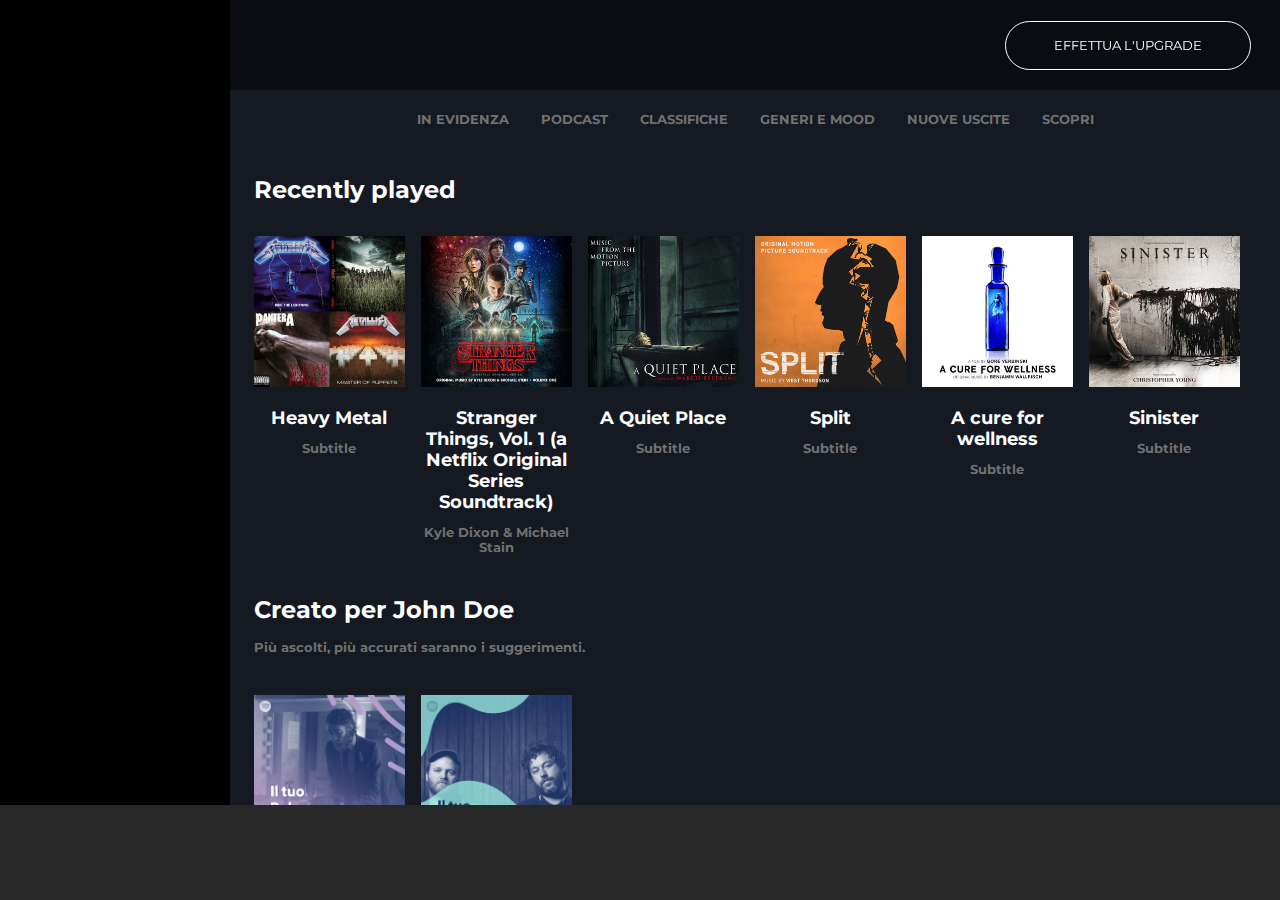
==== index.html @ ee297634 "create all the inner-content + css + add images" ====
<!DOCTYPE html>
<html lang="en">
<head>
    <meta charset="UTF-8">
    <meta http-equiv="X-UA-Compatible" content="IE=edge">
    <meta name="viewport" content="width=device-width, initial-scale=1.0">
    <link rel="stylesheet" href="https://cdnjs.cloudflare.com/ajax/libs/font-awesome/6.2.0/css/all.min.css" integrity="sha512-xh6O/CkQoPOWDdYTDqeRdPCVd1SpvCA9XXcUnZS2FmJNp1coAFzvtCN9BmamE+4aHK8yyUHUSCcJHgXloTyT2A==" crossorigin="anonymous" referrerpolicy="no-referrer" />
    <link rel="preconnect" href="https://fonts.googleapis.com">
    <link rel="preconnect" href="https://fonts.gstatic.com" crossorigin>
    <link href="https://fonts.googleapis.com/css2?family=Montserrat:wght@400;500;600;700;800;900&display=swap" rel="stylesheet">
    <link rel="stylesheet" href="css/style.css">
    <title>Spotify</title>
</head>
<body>

    <div class="wrapper">

        <div class="container">
            <!-- Barra Laterale -->
            <aside>
                
            </aside>

            <!-- Sezione con il contenuto principale della pagina -->
            <section class="main-content">

                <!-- Header con la Nav fixed -->
                <header>

                    <nav class="d-flex align-center justify-end">
                        <a href="#" class="btn text-up text-subtitle">Effettua l&apos;upgrade</a>
                    </nav>

                </header>

                <!-- Sezione con il contenuto interno della pagina (Playlists) -->
                <section class="inner-content">

                    <nav>
                        <ul class="d-flex text-gray text-up text-subtitle justify-center text-bold">
                            <li><a href="#"></a>In Evidenza</li>
                            <li><a href="#"></a>Podcast</li>
                            <li><a href="#"></a>Classifiche</li>
                            <li><a href="#"></a>Generi e Mood</li>
                            <li><a href="#"></a>Nuove Uscite</li>
                            <li><a href="#"></a>Scopri</li>
                        </ul>
                    </nav>
                    
                    <!-- Container per la spaziatura delle card -->
                    <div class="container-playlist">

                        <!-- Sezione Recently Played -->
                        <div class="recently-played">
                            <h2>Recently played</h2>
                            <div class="d-flex">
                                <div class="col">
                                    <img src="img/metal_lifting.jpg" alt="Playlist Metal">
                                    <div class="title-played">
                                        <span class="text-white text-card text-bold">Heavy Metal</span>
                                        <span class="text-gray text-subtitle text-bold">Subtitle</span>
                                    </div>
                                </div>
                                <div class="col">
                                    <img src="img/stranger.jpeg" alt="Stranger Things">
                                    <div class="title-played">
                                        <span class="text-white text-card text-bold">Stranger Things, Vol. 1 (a Netflix Original Series Soundtrack)</span>
                                        <span class="text-gray text-subtitle text-bold">Kyle Dixon &#38; Michael Stain</span>
                                    </div>
                                </div>
                                <div class="col">
                                    <img src="img/aquietplace.jpeg" alt="Quiet Place">
                                    <div class="title-played">
                                        <span class="text-white text-card text-bold">A Quiet Place</span>
                                        <span class="text-gray text-subtitle text-bold">Subtitle</span>
                                    </div>
                                </div>
                                <div class="col">
                                    <img src="img/split.jpeg" alt="Split">
                                    <div class="title-played">
                                        <span class="text-white text-card text-bold">Split</span>
                                        <span class="text-gray text-subtitle text-bold">Subtitle</span>
                                    </div>
                                </div>
                                <div class="col">
                                    <img src="img/cure.jpeg" alt="A Cure For Wellness">
                                    <div class="title-played">
                                        <span class="text-white text-card text-bold">A cure for wellness</span>
                                        <span class="text-gray text-subtitle text-bold">Subtitle</span>
                                    </div>
                                </div>
                                <div class="col">
                                    <img src="img/sinister.jpeg" alt="Sinister">
                                    <div class="title-played">
                                        <span class="text-white text-card text-bold">Sinister</span>
                                        <span class="text-gray text-subtitle text-bold">Subtitle</span>
                                    </div>
                                </div>
                            </div>
                        </div>

                        <!-- Sezione playlists create da Spotify -->
                        <div class="playlists-created">
                            <h2>Creato per John Doe</h2>
                            <p class="text-gray text-bold text-subtitle">Pi&ugrave; ascolti, pi&ugrave; accurati saranno i suggerimenti.</p>
                            <div class="d-flex text-center">
                                <div class="col">
                                    <img src="img/radar.jpeg" alt="Radar">
                                    <span class="text-white text-card text-bold">Relase Radar</span>
                                </div>
                                <div class="col">
                                    <img src="img/mixdaily.jpeg" alt="Daily Mix 1">
                                    <span class="text-white text-card text-bold">Daily Mix 1</span>
                                </div>
                            </div>
                        </div>

                        <!-- Sezione Artisti più popolari -->
                        <div class="popular-artists">
                            <h2>Artisti pi&ugrave; popolari</h2>
                            <p class="text-gray text-bold text-subtitle">Pi&ugrave; ascolti, pi&ugrave; accurati saranno i suggerimenti.</p>
                            <div class="d-flex text-center">
                                <div class="col">
                                    <img src="img/youg.jpeg" alt="Youg - Lana Del Ray" class="round-img">
                                    <span class="text-white text-card text-bold">Lana del Ray</span>
                                </div>
                                <div class="col">
                                    <img src="img/einaudi.jpeg" alt="Einaudi" class="round-img">
                                    <span class="text-white text-card text-bold"> Ludovico Einaudi</span>
                                </div>
                            </div>
                        </div>

                    </div>

                </section>

            </section>

        </div>

        <!-- Sezione "Footer" -->
        <div class="playbar">

        </div>

    </div>    

</body>
</html>
---- css/style.css ----
/* ! Utility */
*,
*:before,
*:after {
        -webkit-box-sizing: border-box;
        -moz-box-sizing: border-box;
        box-sizing: border-box;
        margin: 0;
        padding: 0;
}

body {
    font-family: 'Montserrat', sans-serif;
}

:root {
    --nero-100: rgba(0, 0, 0, 1);
    --black-opacity: rgba(0, 0, 0, 0.5);
    --deep-blue: rgba(20, 25, 34, 1);
    --dark-grey: rgba(40, 40, 40, 1);
    --text-white: rgba(255, 255, 255, 1);
    --text-grey: rgba(113, 113, 113, 1);
    --lime-green: rgba(173, 255, 47, 1);
    --subtitle: 0.8rem;
    --title: 1.5rem;
    --title-card: 1.1rem;
    --text-bold: bold;
}


/* ! CSS Globale */
.wrapper {
    width: 100%;
    height: 100vh;
}

.container {
    width: 100%;
    height: calc(100vh - 95px);
    display: flex;
}

.d-flex {
    display: flex;
}

.align-center {
    align-items: center;
}

.justify-center {
    justify-content: center;
}

.justify-end {
    justify-content: flex-end;
}

li {
    list-style: none;
}

img {
    width: 100%;
}

h2 {
    color: var(--text-white);
}

/* ! CSS per i vari stili dei testi */
.text-up { 
    text-transform: uppercase;
}

.text-center {
    text-align: center;
}

.text-bold {
    font-weight: var(--text-bold);
}

.text-subtitle {
    font-size: var(--subtitle);
}

.text-gray {
    color: var(--text-grey);
}

.text-white {
    color: var(--text-white);
}

.text-card {
    font-size: var(--title-card);
}


/* ! Sezione Main Content */
.main-content {
    width: calc(100% - 230px);
    height: 100%;
    background-color: var(--deep-blue);
}

.inner-content {
    height: 100%;
    overflow-y: auto;
}

/* ! Footer */
.playbar {
    width: 100%;
    height: 95px;
    background-color: var(--dark-grey);
    position: fixed;
    bottom: 0;
    z-index: 9999;
}


/* ! Barra Laterale */
aside {
    width: 230px;
    height: 100%;
    background-color: var(--nero-100);
}

/* ! Nav della parte alta del sito */
header nav {
    height: 90px;
    background-color: var(--black-opacity);
    position: fixed;
    top: 0;
    left: 0;
    right: 0;
    z-index: 1000;
    padding-right: 1.8rem;
}

.btn {
    text-decoration: none;
    color: var(--text-white);
    padding: 1rem 3rem;
    border-radius: 2rem;
    border: 1px solid var(--text-white);
    text-align: center;
}

/* ! CSS della Nav sopra le playlists */
.container-playlist {
    padding: 1rem 1.5rem;
}

.inner-content nav {
    padding-top: 7rem;
}

ul li {
    padding: 0 1rem;
}

/* ! CSS della Sezione Recently Played */
.recently-played h2 {
    padding: 2rem 0;
}

.col {
    width: calc((100% - 6rem) / 6);
    margin-right: 1rem;
}

.title-played span {
    display: block;
    text-align: center;
}

.col img {
    padding-bottom: 1rem;
}

.title-played .text-subtitle {
    padding-top: 0.8rem;
}

/* ! CSS della Sezione playlists create da Spotify */
.playlists-created h2 {
    padding-top: 2.5rem;
    padding-bottom: 1rem;
}

.playlists-created p {
    padding-bottom: 2.5rem;
}

/* ! CSS della Sezione Artisti più popolari */
.popular-artists {
    padding-bottom: 2rem;
}

.popular-artists h2 {
    padding-top: 2.5rem;
    padding-bottom: 1rem;
}

.popular-artists p {
    padding-bottom: 2.5rem;
}

.round-img {
    border-radius: 50%;
}
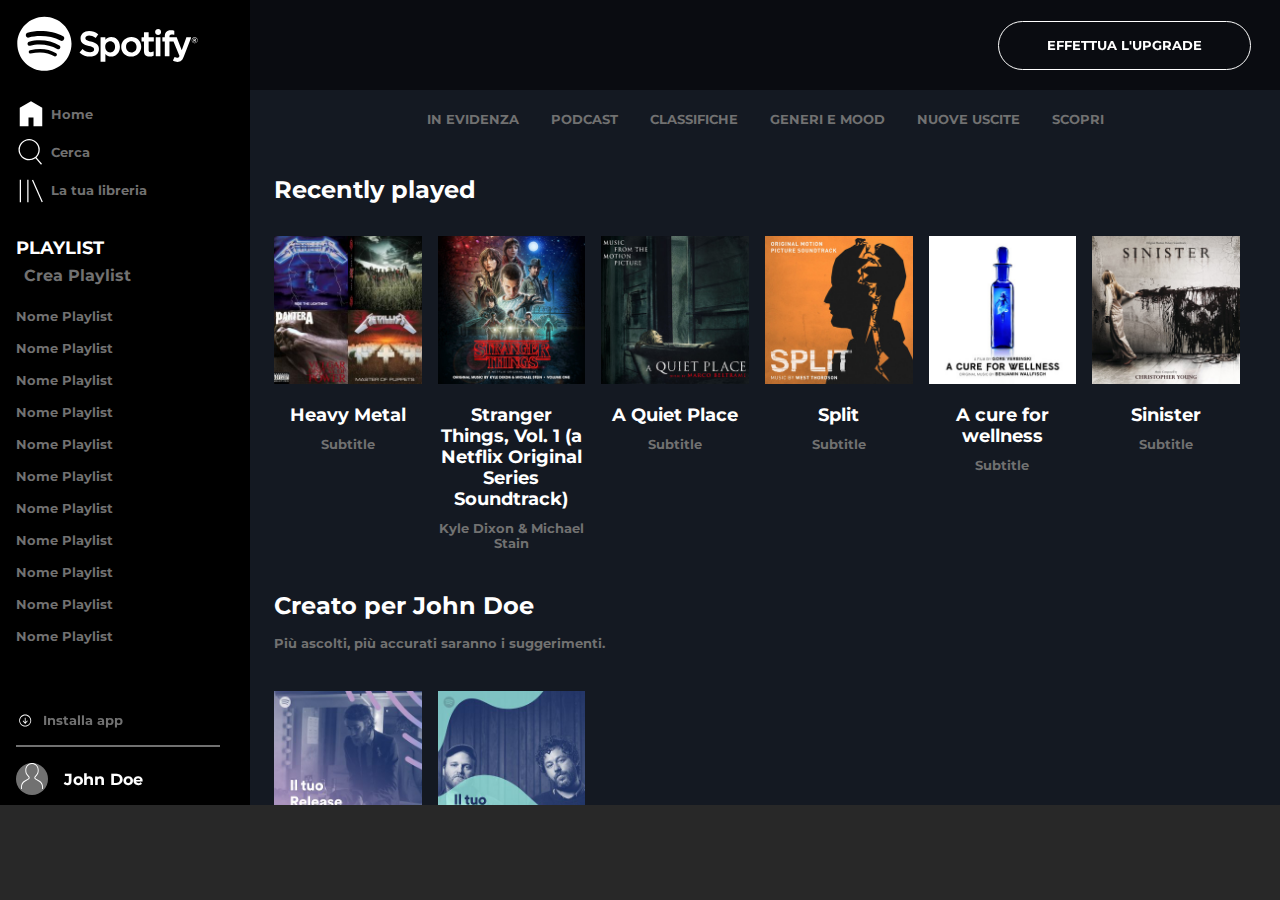
==== commit c7cc08dd: "create section sidebar (aside) + css" ====
--- a/index.html
+++ b/index.html
@@ -18,6 +18,54 @@
         <div class="container">
             <!-- Barra Laterale -->
             <aside>
+                <img src="img/logo.svg" alt="Logo" class="logo">
+                <div class="d-flex flex-column align-start navigation">
+                    <div class="d-flex home align-center text-bold text-subtitle">
+                        <img src="img/home.svg" alt="HomePage" class="sub-logo">
+                        <span>Home</span>
+                    </div>
+                    <div class="d-flex home align-center text-bold text-subtitle">
+                        <img src="img/search.svg" alt="Cerca" class="sub-logo">
+                        <span>Cerca</span>
+                    </div>
+                    <div class="d-flex home align-center text-bold text-subtitle">
+                        <img src="img/libreria.svg" alt="La Tua Libreria" class="sub-logo">
+                        <span>La tua libreria</span>
+                    </div>
+                </div>
+                <div class="playlist">
+                    <h3 class="text-white text-up text-card">Playlist</h3>
+                    <span class="d-flex align-center text-gray text-bold"><i class="fa-solid fa-square-plus"></i>Crea Playlist</span>
+                </div>
+                <div class="list text-bold text-subtitle">
+                    <div><a href="#">Nome Playlist</a></div>
+                    <div><a href="#">Nome Playlist</a></div>
+                    <div><a href="#">Nome Playlist</a></div>
+                    <div><a href="#">Nome Playlist</a></div>
+                    <div><a href="#">Nome Playlist</a></div>
+                    <div><a href="#">Nome Playlist</a></div>
+                    <div><a href="#">Nome Playlist</a></div>
+                    <div><a href="#">Nome Playlist</a></div>
+                    <div><a href="#">Nome Playlist</a></div>
+                    <div><a href="#">Nome Playlist</a></div>
+                    <div><a href="#">Nome Playlist</a></div>
+                </div>
+    
+                <div class="user">
+                    <a href="#" class="d-flex installa">
+                        <img src="img/download.svg" alt="Download" class="download">
+                        <p class="text-gray text-subtitle text-bold">Installa app</p>
+                    </a>
+                    <hr>
+                    <div class="profile">
+                        <a href="#" class="d-flex align-center">
+                            <div class="img-profile">
+                                <img src="img/profile.svg" alt="Profilo">
+                            </div>
+                            <span class="text-white text-bold">John Doe</span>
+                        </a>
+                    </div>
+                </div>
                 
             </aside>
 
@@ -28,7 +76,7 @@
                 <header>
 
                     <nav class="d-flex align-center justify-end">
-                        <a href="#" class="btn text-up text-subtitle">Effettua l&apos;upgrade</a>
+                        <a href="#" class="btn text-up text-subtitle text-bold">Effettua l&apos;upgrade</a>
                     </nav>
 
                 </header>
@@ -37,13 +85,13 @@
                 <section class="inner-content">
 
                     <nav>
-                        <ul class="d-flex text-gray text-up text-subtitle justify-center text-bold">
-                            <li><a href="#"></a>In Evidenza</li>
-                            <li><a href="#"></a>Podcast</li>
-                            <li><a href="#"></a>Classifiche</li>
-                            <li><a href="#"></a>Generi e Mood</li>
-                            <li><a href="#"></a>Nuove Uscite</li>
-                            <li><a href="#"></a>Scopri</li>
+                        <ul class="d-flex text-up text-subtitle justify-center text-bold">
+                            <li><a href="#">In Evidenza</a></li>
+                            <li><a href="#">Podcast</a></li>
+                            <li><a href="#">Classifiche</a></li>
+                            <li><a href="#">Generi e Mood</a></li>
+                            <li><a href="#">Nuove Uscite</a></li>
+                            <li><a href="#">Scopri</a></li>
                         </ul>
                     </nav>
                     
@@ -55,42 +103,60 @@
                             <h2>Recently played</h2>
                             <div class="d-flex">
                                 <div class="col">
-                                    <img src="img/metal_lifting.jpg" alt="Playlist Metal">
+                                    <div class="play">
+                                        <img src="img/metal_lifting.jpg" alt="Playlist Metal">
+                                        <i class="fa-regular fa-circle-play"></i>
+                                    </div>
                                     <div class="title-played">
                                         <span class="text-white text-card text-bold">Heavy Metal</span>
                                         <span class="text-gray text-subtitle text-bold">Subtitle</span>
                                     </div>
                                 </div>
                                 <div class="col">
-                                    <img src="img/stranger.jpeg" alt="Stranger Things">
+                                    <div class="play">
+                                        <img src="img/stranger.jpeg" alt="Stranger Things">
+                                        <i class="fa-regular fa-circle-play"></i>
+                                    </div>
                                     <div class="title-played">
                                         <span class="text-white text-card text-bold">Stranger Things, Vol. 1 (a Netflix Original Series Soundtrack)</span>
                                         <span class="text-gray text-subtitle text-bold">Kyle Dixon &#38; Michael Stain</span>
                                     </div>
                                 </div>
                                 <div class="col">
-                                    <img src="img/aquietplace.jpeg" alt="Quiet Place">
+                                    <div class="play">
+                                        <img src="img/aquietplace.jpeg" alt="Quiet Place">
+                                        <i class="fa-regular fa-circle-play"></i>
+                                    </div>
                                     <div class="title-played">
                                         <span class="text-white text-card text-bold">A Quiet Place</span>
                                         <span class="text-gray text-subtitle text-bold">Subtitle</span>
                                     </div>
                                 </div>
                                 <div class="col">
-                                    <img src="img/split.jpeg" alt="Split">
+                                    <div class="play">
+                                        <img src="img/split.jpeg" alt="Split">
+                                        <i class="fa-regular fa-circle-play"></i>
+                                    </div>
                                     <div class="title-played">
                                         <span class="text-white text-card text-bold">Split</span>
                                         <span class="text-gray text-subtitle text-bold">Subtitle</span>
                                     </div>
                                 </div>
                                 <div class="col">
-                                    <img src="img/cure.jpeg" alt="A Cure For Wellness">
+                                    <div class="play">
+                                        <img src="img/cure.jpeg" alt="A Cure For Wellness">
+                                        <i class="fa-regular fa-circle-play"></i>
+                                    </div>
                                     <div class="title-played">
                                         <span class="text-white text-card text-bold">A cure for wellness</span>
                                         <span class="text-gray text-subtitle text-bold">Subtitle</span>
                                     </div>
                                 </div>
                                 <div class="col">
-                                    <img src="img/sinister.jpeg" alt="Sinister">
+                                    <div class="play">
+                                        <img src="img/sinister.jpeg" alt="Sinister">
+                                        <i class="fa-regular fa-circle-play"></i>
+                                    </div>
                                     <div class="title-played">
                                         <span class="text-white text-card text-bold">Sinister</span>
                                         <span class="text-gray text-subtitle text-bold">Subtitle</span>
@@ -105,11 +171,17 @@
                             <p class="text-gray text-bold text-subtitle">Pi&ugrave; ascolti, pi&ugrave; accurati saranno i suggerimenti.</p>
                             <div class="d-flex text-center">
                                 <div class="col">
-                                    <img src="img/radar.jpeg" alt="Radar">
+                                    <div class="play">
+                                        <img src="img/radar.jpeg" alt="Radar">
+                                        <i class="fa-regular fa-circle-play"></i>
+                                    </div>
                                     <span class="text-white text-card text-bold">Relase Radar</span>
                                 </div>
                                 <div class="col">
-                                    <img src="img/mixdaily.jpeg" alt="Daily Mix 1">
+                                    <div class="play">
+                                        <img src="img/mixdaily.jpeg" alt="Daily Mix 1">
+                                        <i class="fa-regular fa-circle-play"></i>
+                                    </div>
                                     <span class="text-white text-card text-bold">Daily Mix 1</span>
                                 </div>
                             </div>
@@ -121,11 +193,17 @@
                             <p class="text-gray text-bold text-subtitle">Pi&ugrave; ascolti, pi&ugrave; accurati saranno i suggerimenti.</p>
                             <div class="d-flex text-center">
                                 <div class="col">
-                                    <img src="img/youg.jpeg" alt="Youg - Lana Del Ray" class="round-img">
+                                    <div class="play">
+                                        <img src="img/youg.jpeg" alt="Youg - Lana Del Ray" class="round-img">
+                                        <i class="fa-regular fa-circle-play"></i>
+                                    </div>
                                     <span class="text-white text-card text-bold">Lana del Ray</span>
                                 </div>
                                 <div class="col">
-                                    <img src="img/einaudi.jpeg" alt="Einaudi" class="round-img">
+                                    <div class="play">
+                                        <img src="img/einaudi.jpeg" alt="Einaudi" class="round-img">
+                                        <i class="fa-regular fa-circle-play"></i>
+                                    </div>
                                     <span class="text-white text-card text-bold"> Ludovico Einaudi</span>
                                 </div>
                             </div>
--- a/css/style.css
+++ b/css/style.css
@@ -44,10 +44,18 @@
     display: flex;
 }
 
+.flex-column {
+    flex-flow: column wrap;
+}
+
 .align-center {
     align-items: center;
 }
 
+.align-start {
+    align-items: flex-start;
+}
+
 .justify-center {
     justify-content: center;
 }
@@ -60,7 +68,12 @@
     list-style: none;
 }
 
-img {
+a {
+    text-decoration: none;
+    color: var(--text-grey);
+}
+
+.col img {
     width: 100%;
 }
 
@@ -123,9 +136,103 @@
 
 /* ! Barra Laterale */
 aside {
-    width: 230px;
-    height: 100%;
+    width: 250px;
+    height: calc(100vh - 95px);
     background-color: var(--nero-100);
+    z-index: 2000;
+    padding-top: 1rem;
+    padding-right: 4rem;
+    padding-left: 1rem;
+}
+
+.logo {
+    height: 55px;
+}
+
+.sub-logo {
+    height: 30px;
+}
+
+.navigation {
+    padding-top: 1.5rem;
+}
+
+.home {
+    margin-bottom: 0.5rem;
+}
+
+.navigation span {
+    padding-left: 0.3rem;
+    color: var(--text-grey);
+}
+
+.playlist {
+    padding-top: 1.5rem;
+}
+
+.playlist span {
+    padding-top: 0.5rem;
+}
+
+.playlist i {
+    margin-right: 0.5rem;
+}
+
+.fa-square-plus {
+    font-size: 3rem;
+}
+
+.list {
+    width: 100%;
+    height: 60%;
+    padding-top: 1rem;
+    overflow-y: auto;
+}
+
+.list {
+    line-height: 2rem;
+}
+
+.user {
+    position: fixed;
+    bottom: 105px;
+}
+
+.user p {
+    padding-left: 0.7rem;
+}
+
+.installa {
+    padding-bottom: 1rem;
+}
+
+.download {
+    height: 1rem;
+}
+
+hr {
+    width: 161%;
+    border: 0.5px solid var(--text-grey);
+}
+
+.profile {
+    padding-top: 1rem;
+}
+
+.img-profile {
+    background-color: var(--text-grey);
+    width: 2rem;
+    height: 2rem;
+    border-radius: 50%;
+    text-align: center;
+}
+
+.img-profile img {
+    height: 1.6rem;
+}
+
+.profile span {
+    padding-left: 1rem;
 }
 
 /* ! Nav della parte alta del sito */
@@ -170,6 +277,7 @@
 .col {
     width: calc((100% - 6rem) / 6);
     margin-right: 1rem;
+    cursor: pointer;
 }
 
 .title-played span {
@@ -177,8 +285,19 @@
     text-align: center;
 }
 
-.col img {
+.play {
+    position: relative;
     padding-bottom: 1rem;
+}
+
+.fa-circle-play {
+    display: none;
+    position: absolute;
+    top: 50%;
+    left: 50%;
+    transform: translate(-50%, -50%);
+    color: var(--text-white);
+    font-size: 4rem;
 }
 
 .title-played .text-subtitle {
@@ -211,4 +330,21 @@
 
 .round-img {
     border-radius: 50%;
+}
+
+/* ! CSS degli Hover */
+header nav a:hover {
+    transform: scale(1.1);
+}
+
+.inner-content nav ul li a:hover {
+    color: var(--text-white);
+}
+
+.col:hover .fa-circle-play {
+    display: block;
+}
+
+.col:hover img {
+    filter: opacity(60%);
 }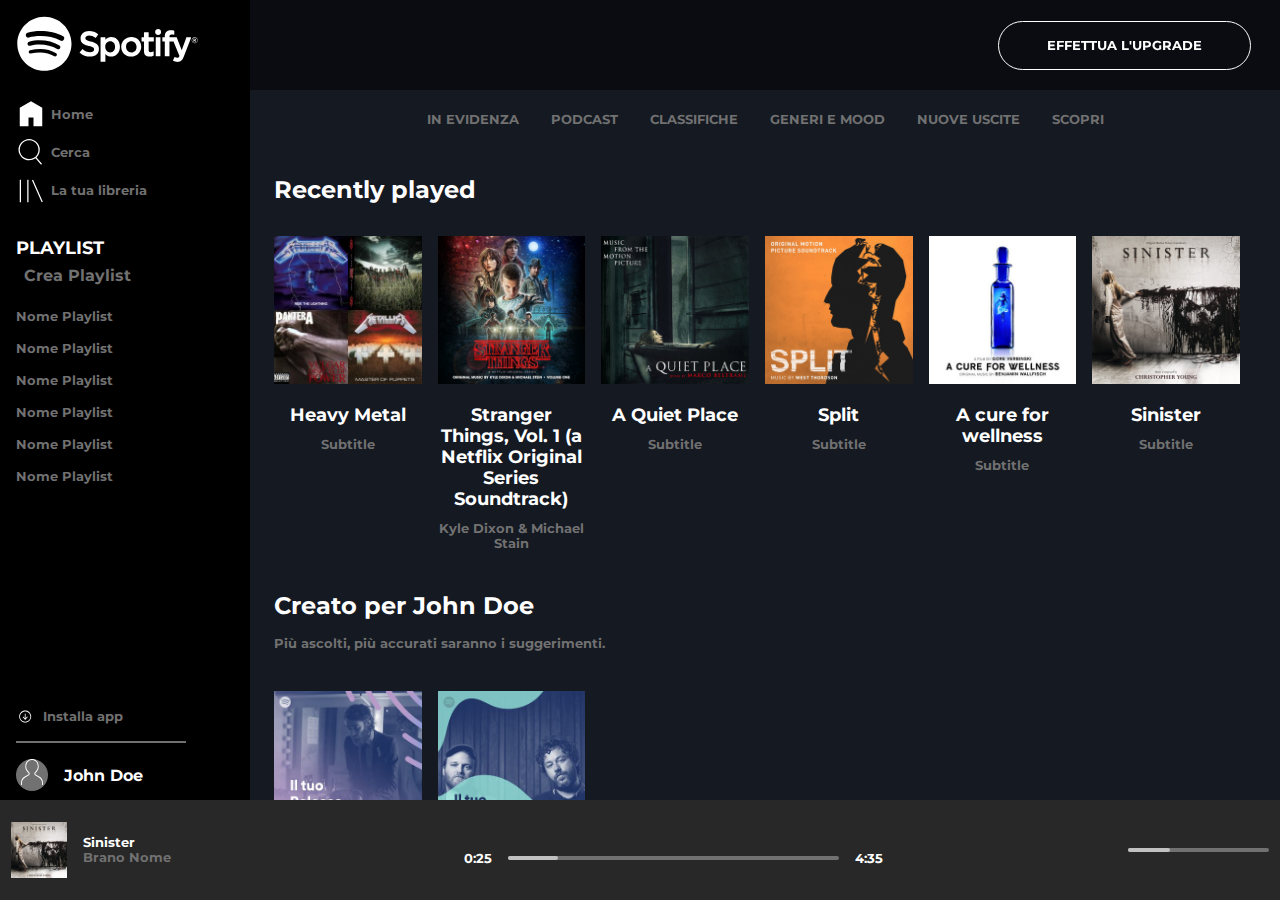
==== commit e15429fa: "create section "Footer" + css" ====
--- a/index.html
+++ b/index.html
@@ -44,11 +44,6 @@
                     <div><a href="#">Nome Playlist</a></div>
                     <div><a href="#">Nome Playlist</a></div>
                     <div><a href="#">Nome Playlist</a></div>
-                    <div><a href="#">Nome Playlist</a></div>
-                    <div><a href="#">Nome Playlist</a></div>
-                    <div><a href="#">Nome Playlist</a></div>
-                    <div><a href="#">Nome Playlist</a></div>
-                    <div><a href="#">Nome Playlist</a></div>
                 </div>
     
                 <div class="user">
@@ -218,8 +213,48 @@
         </div>
 
         <!-- Sezione "Footer" -->
-        <div class="playbar">
-
+        <div class="playbar d-flex align-center">
+            <div class="container-footer d-flex justify-between">
+                <div class="d-flex">
+                    <img src="img/sinister.jpeg" alt="Sinister">
+                    <div class="d-flex flex-column song-name">
+                        <span class="text-white text-subtitle text-bold">Sinister</span>
+                        <span class="text-gray text-subtitle text-bold">Brano Nome</span>
+                        
+                    </div>
+                    <div class="d-flex align-center text-gray icons-brano text-card">
+                        <i class="fa-regular fa-heart"></i>
+                        <i class="fa-regular fa-folder"></i>
+                    </div>
+                </div>
+                <div class="d-flex justify-center music-player flex-column">
+                    <div class="text-white text-card align-center justify-center d-flex icon-player">
+                        <i class="fa-solid fa-shuffle"></i>
+                        <i class="fa-solid fa-backward"></i>
+                        <i class="fa-regular fa-circle-play"></i>
+                        <i class="fa-solid fa-forward"></i>
+                        <i class="fa-solid fa-rotate-right"></i>
+                    </div>
+                    <div class="d-flex align-center text-white text-bold text-subtitle">
+                        <div class="first-min">0:25</div> 
+                    <div class="play-bar">
+                        <div class="bar"></div>
+                    </div>
+                        <div class="second-min">4:35</div> 
+                    </div>
+                </div>
+
+                <div class="d-flex align-center volume text-white">
+                    <div class="icon-volume d-flex">
+                        <i class="fa-solid fa-list-ul"></i>
+                        <i class="fa-solid fa-display"></i>
+                        <i class="fa-solid fa-volume-high"></i>
+                    </div>
+                    <div class="container-volume-bar">
+                        <div class="volume-bar"></div>
+                    </div>
+                </div>
+            </div>
         </div>
 
     </div>    
--- a/css/style.css
+++ b/css/style.css
@@ -21,6 +21,7 @@
     --text-white: rgba(255, 255, 255, 1);
     --text-grey: rgba(113, 113, 113, 1);
     --lime-green: rgba(173, 255, 47, 1);
+    --gray-bar: #c1c1c1;
     --subtitle: 0.8rem;
     --title: 1.5rem;
     --title-card: 1.1rem;
@@ -48,6 +49,10 @@
     flex-flow: column wrap;
 }
 
+.flex-row {
+    flex-flow: row nowrap;
+}
+
 .align-center {
     align-items: center;
 }
@@ -62,6 +67,10 @@
 
 .justify-end {
     justify-content: flex-end;
+}
+
+.justify-between {
+    justify-content: space-between;
 }
 
 li {
@@ -122,17 +131,6 @@
     height: 100%;
     overflow-y: auto;
 }
-
-/* ! Footer */
-.playbar {
-    width: 100%;
-    height: 95px;
-    background-color: var(--dark-grey);
-    position: fixed;
-    bottom: 0;
-    z-index: 9999;
-}
-
 
 /* ! Barra Laterale */
 aside {
@@ -186,16 +184,14 @@
     width: 100%;
     height: 60%;
     padding-top: 1rem;
+    line-height: 2rem;
     overflow-y: auto;
-}
-
-.list {
-    line-height: 2rem;
 }
 
 .user {
     position: fixed;
-    bottom: 105px;
+    bottom: 109px;
+    background-color: var(--nero-100);
 }
 
 .user p {
@@ -211,7 +207,7 @@
 }
 
 hr {
-    width: 161%;
+    width: 134%;
     border: 0.5px solid var(--text-grey);
 }
 
@@ -290,7 +286,7 @@
     padding-bottom: 1rem;
 }
 
-.fa-circle-play {
+.container-playlist .fa-circle-play {
     display: none;
     position: absolute;
     top: 50%;
@@ -332,6 +328,110 @@
     border-radius: 50%;
 }
 
+/* ! CSS Sezione "Footer" */
+.playbar {
+    width: 100%;
+    height: 100px;
+    background-color: var(--dark-grey);
+    position: fixed;
+    bottom: 0;
+    z-index: 9999;
+    padding: 0.7rem;
+}
+
+.container-footer {
+    width: 100%;
+}
+
+/* ! CSS del div della parte sinistra, con l'immagine e il nome del brano */
+.playbar img {
+    height: 3.5rem;
+}
+
+.song-name {
+    justify-content: center;
+    padding-left: 1rem;
+}
+
+.icons-brano {
+    padding-left: 3rem;
+}
+
+.icons-brano i {
+    padding-right: 1.5rem;
+}
+
+/* ! CSS del div della parte centrale, con il lettore musicale */
+.music-player {
+    width: 33.33%;
+}
+
+.music-player .fa-circle-play {
+    font-size: 2rem;
+    padding: 0 2rem;
+}
+
+.music-player .fa-forward {
+    padding-right: 1.5rem;
+}
+
+.music-player .fa-backward {
+    padding-left: 1.5rem;
+}
+
+.icon-player {
+    padding-bottom: 1rem;
+}
+
+.play-bar {
+    height: 4px;
+    width: 100%;
+    background-color: var(--text-grey);
+    border-radius: 1rem;
+}
+
+.bar {
+    width: 15%;
+    height: 4px;
+    background-color: var(--gray-bar);
+    border-radius: 1rem;
+}
+
+.first-min {
+    padding-right: 1rem;
+}
+
+.second-min {
+    padding-left: 1rem;
+}
+
+/* ! CSS del div della parte destra, con le icone e la barra del volume */
+.fa-display {
+    padding: 0 1rem;
+}
+
+.fa-volume-high {
+    padding-right: 1rem;
+}
+
+.volume {
+    width: 15%;
+}
+
+.container-volume-bar {
+    height: 4px;
+    width: 100%;
+    background-color: var(--text-grey);
+    border-radius: 1rem;
+}
+
+.volume-bar {
+    width: 30%;
+    height: 4px;
+    background-color: var(--gray-bar);
+    border-radius: 1rem;
+}
+
 /* ! CSS degli Hover */
 header nav a:hover {
     transform: scale(1.1);
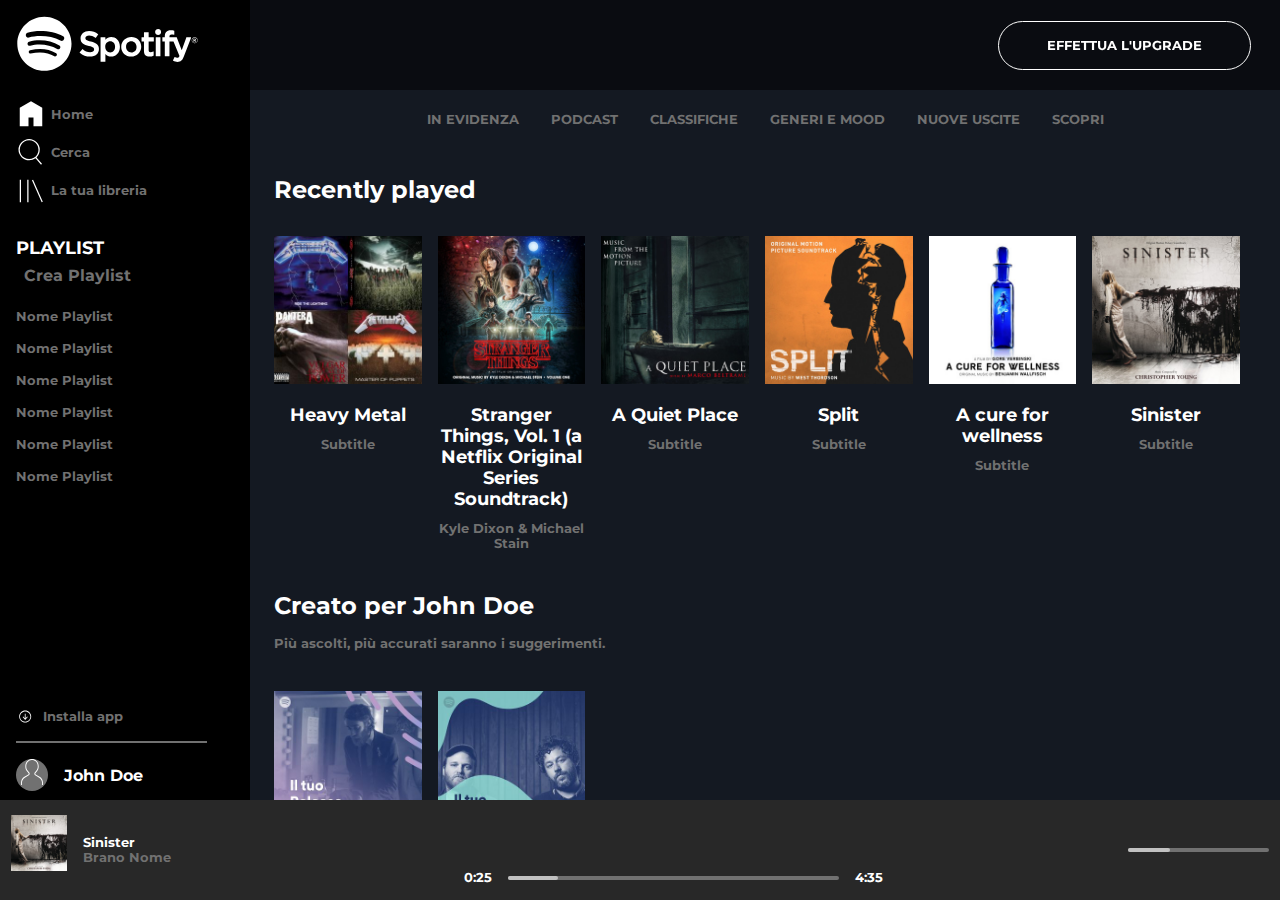
==== commit 24208530: "add hover effects" ====
--- a/index.html
+++ b/index.html
@@ -22,20 +22,20 @@
                 <div class="d-flex flex-column align-start navigation">
                     <div class="d-flex home align-center text-bold text-subtitle">
                         <img src="img/home.svg" alt="HomePage" class="sub-logo">
-                        <span>Home</span>
+                        <span><a href="">Home</a></span>
                     </div>
                     <div class="d-flex home align-center text-bold text-subtitle">
                         <img src="img/search.svg" alt="Cerca" class="sub-logo">
-                        <span>Cerca</span>
+                        <span><a href="">Cerca</a></span>
                     </div>
                     <div class="d-flex home align-center text-bold text-subtitle">
                         <img src="img/libreria.svg" alt="La Tua Libreria" class="sub-logo">
-                        <span>La tua libreria</span>
+                        <span><a href="">La tua libreria</a></span>
                     </div>
                 </div>
                 <div class="playlist">
                     <h3 class="text-white text-up text-card">Playlist</h3>
-                    <span class="d-flex align-center text-gray text-bold"><i class="fa-solid fa-square-plus"></i>Crea Playlist</span>
+                    <span class="d-flex text-gray text-bold"><a href="" class="d-flex align-center"><i class="fa-solid fa-square-plus"></i>Crea Playlist</a></span>
                 </div>
                 <div class="list text-bold text-subtitle">
                     <div><a href="#">Nome Playlist</a></div>
@@ -49,7 +49,7 @@
                 <div class="user">
                     <a href="#" class="d-flex installa">
                         <img src="img/download.svg" alt="Download" class="download">
-                        <p class="text-gray text-subtitle text-bold">Installa app</p>
+                        <p class="text-subtitle text-bold">Installa app</p>
                     </a>
                     <hr>
                     <div class="profile">
@@ -217,41 +217,46 @@
             <div class="container-footer d-flex justify-between">
                 <div class="d-flex">
                     <img src="img/sinister.jpeg" alt="Sinister">
-                    <div class="d-flex flex-column song-name">
+                    <div class="d-flex flex-column song">
                         <span class="text-white text-subtitle text-bold">Sinister</span>
-                        <span class="text-gray text-subtitle text-bold">Brano Nome</span>
-                        
+                        <span class="text-subtitle text-bold"><a href="" class="song-name">Brano Nome</a></span>
                     </div>
                     <div class="d-flex align-center text-gray icons-brano text-card">
-                        <i class="fa-regular fa-heart"></i>
-                        <i class="fa-regular fa-folder"></i>
+                        <a href=""><i class="fa-regular fa-heart"></i></a>
+                        <a href=""><i class="fa-regular fa-folder"></i></a>
                     </div>
                 </div>
                 <div class="d-flex justify-center music-player flex-column">
                     <div class="text-white text-card align-center justify-center d-flex icon-player">
-                        <i class="fa-solid fa-shuffle"></i>
-                        <i class="fa-solid fa-backward"></i>
-                        <i class="fa-regular fa-circle-play"></i>
-                        <i class="fa-solid fa-forward"></i>
-                        <i class="fa-solid fa-rotate-right"></i>
-                    </div>
-                    <div class="d-flex align-center text-white text-bold text-subtitle">
+                        <a href=""><i class="fa-solid fa-shuffle text-white"></i></a>
+                        <a href=""><i class="fa-solid fa-backward text-white"></i></a>
+                        <a href=""><i class="fa-regular fa-circle-play text-white"></i></a>
+                        <a href=""><i class="fa-solid fa-forward text-white"></i></a>
+                        <a href=""><i class="fa-solid fa-rotate-right text-white"></i></a>
+                    </div>
+                    <div class="d-flex align-center text-white text-bold text-subtitle container-play-bar">
                         <div class="first-min">0:25</div> 
-                    <div class="play-bar">
-                        <div class="bar"></div>
-                    </div>
+                        <div class="play-bar">
+                            <div class="dot-play"></div>
+                            <a href="">
+                                <div class="bar"></div>
+                            </a>
+                        </div>
                         <div class="second-min">4:35</div> 
                     </div>
                 </div>
 
                 <div class="d-flex align-center volume text-white">
                     <div class="icon-volume d-flex">
-                        <i class="fa-solid fa-list-ul"></i>
-                        <i class="fa-solid fa-display"></i>
-                        <i class="fa-solid fa-volume-high"></i>
+                        <a href=""><i class="fa-solid fa-list-ul text-white"></i></a>
+                        <a href=""><i class="fa-solid fa-display text-white"></i></a>
+                        <a href=""><i class="fa-solid fa-volume-high text-white"></i></a>
                     </div>
                     <div class="container-volume-bar">
-                        <div class="volume-bar"></div>
+                        <div class="dot"></div>
+                        <a href="">
+                            <div class="volume-bar"></div>
+                        </a>
                     </div>
                 </div>
             </div>
--- a/css/style.css
+++ b/css/style.css
@@ -207,7 +207,7 @@
 }
 
 hr {
-    width: 134%;
+    width: 150%;
     border: 0.5px solid var(--text-grey);
 }
 
@@ -244,6 +244,7 @@
 }
 
 .btn {
+    display: block;
     text-decoration: none;
     color: var(--text-white);
     padding: 1rem 3rem;
@@ -348,7 +349,7 @@
     height: 3.5rem;
 }
 
-.song-name {
+.song {
     justify-content: center;
     padding-left: 1rem;
 }
@@ -364,6 +365,7 @@
 /* ! CSS del div della parte centrale, con il lettore musicale */
 .music-player {
     width: 33.33%;
+    position: relative;
 }
 
 .music-player .fa-circle-play {
@@ -395,6 +397,7 @@
     height: 4px;
     background-color: var(--gray-bar);
     border-radius: 1rem;
+    position: relative;
 }
 
 .first-min {
@@ -423,6 +426,7 @@
     width: 100%;
     background-color: var(--text-grey);
     border-radius: 1rem;
+    position: relative;
 }
 
 .volume-bar {
@@ -430,13 +434,39 @@
     height: 4px;
     background-color: var(--gray-bar);
     border-radius: 1rem;
+    position: absolute;
+}
+
+.dot {
+    display: none;
+    background-color: var(--text-white);
+    padding: 5px;
+    border-radius: 50%;
+    position: absolute;
+    left: 26%;
+    bottom: -3px;
+    z-index: 4;
+}
+
+.dot-play {
+    display: none;
+    background-color: var(--text-white);
+    padding: 5px;
+    border-radius: 50%;
+    position: absolute;
+    left: 19%;
+    bottom: 2.5px;
+    z-index: 4;
 }
 
 /* ! CSS degli Hover */
+
+/* ! CSS Hover del bottone nella Nav (Header) */
 header nav a:hover {
     transform: scale(1.1);
 }
 
+/* ! CSS Hover delle liste nell' inner-content */
 .inner-content nav ul li a:hover {
     color: var(--text-white);
 }
@@ -447,4 +477,44 @@
 
 .col:hover img {
     filter: opacity(60%);
+}
+
+/* ! CSS Hover dei vari elementi nella barra (Aside) */
+aside a:hover {
+    color: var(--text-white);
+}
+
+.user a:hover {
+    color: var(--text-white);
+}
+
+/* ! CSS Hover dei vari elementi nel "Footer" */
+.song-name:hover {
+    text-decoration: underline;
+    color: var(--text-white);
+}
+
+.icons-brano a:hover {
+    color: var(--text-white);
+}
+
+.music-player .fa-circle-play:hover {
+    transform: scale(1.1);
+}
+
+.play-bar:hover .bar {
+    background-color: var(--lime-green);
+}
+
+.play-bar:hover .dot-play{
+    display: block;
+}
+
+.container-volume-bar:hover .volume-bar {
+    background-color: var(--lime-green);
+}
+
+.container-volume-bar:hover .dot {
+    display: block;
+    cursor: pointer;
 }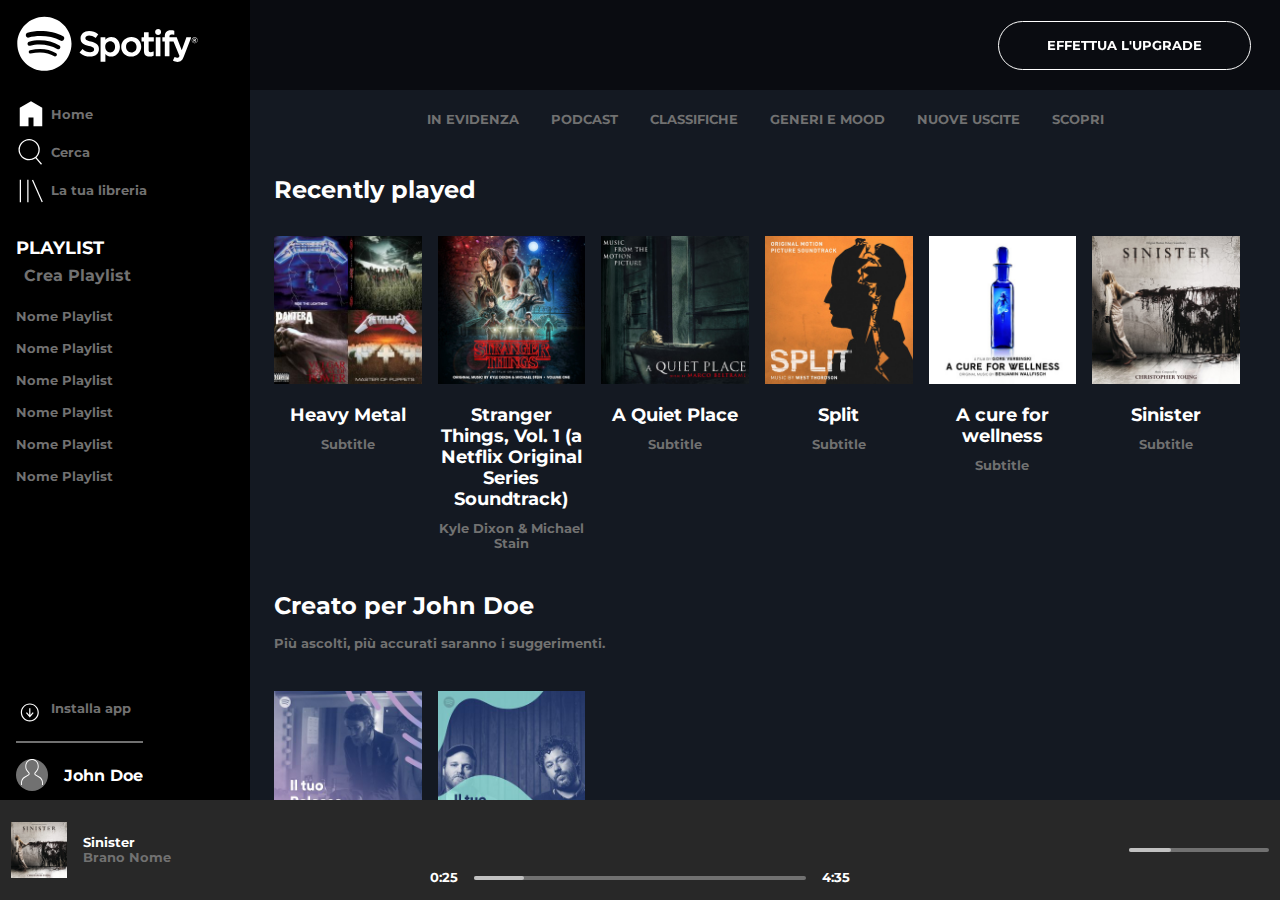
==== commit 0e1ba76b: "create CSS for Media Query" ====
--- a/index.html
+++ b/index.html
@@ -19,6 +19,7 @@
             <!-- Barra Laterale -->
             <aside>
                 <img src="img/logo.svg" alt="Logo" class="logo">
+                <img src="img/logo-small.svg" alt="Logo Small" class="logo-small">
                 <div class="d-flex flex-column align-start navigation">
                     <div class="d-flex home align-center text-bold text-subtitle">
                         <img src="img/home.svg" alt="HomePage" class="sub-logo">
@@ -46,7 +47,7 @@
                     <div><a href="#">Nome Playlist</a></div>
                 </div>
     
-                <div class="user">
+                <div class="user d-flex flex-column">
                     <a href="#" class="d-flex installa">
                         <img src="img/download.svg" alt="Download" class="download">
                         <p class="text-subtitle text-bold">Installa app</p>
@@ -80,7 +81,7 @@
                 <section class="inner-content">
 
                     <nav>
-                        <ul class="d-flex text-up text-subtitle justify-center text-bold">
+                        <ul class="d-flex text-up text-subtitle justify-center text-bold flex-row">
                             <li><a href="#">In Evidenza</a></li>
                             <li><a href="#">Podcast</a></li>
                             <li><a href="#">Classifiche</a></li>
@@ -96,7 +97,7 @@
                         <!-- Sezione Recently Played -->
                         <div class="recently-played">
                             <h2>Recently played</h2>
-                            <div class="d-flex">
+                            <div class="d-flex flex-row">
                                 <div class="col">
                                     <div class="play">
                                         <img src="img/metal_lifting.jpg" alt="Playlist Metal">
@@ -215,7 +216,7 @@
         <!-- Sezione "Footer" -->
         <div class="playbar d-flex align-center">
             <div class="container-footer d-flex justify-between">
-                <div class="d-flex">
+                <div class="d-flex brano align-center">
                     <img src="img/sinister.jpeg" alt="Sinister">
                     <div class="d-flex flex-column song">
                         <span class="text-white text-subtitle text-bold">Sinister</span>
@@ -246,7 +247,7 @@
                     </div>
                 </div>
 
-                <div class="d-flex align-center volume text-white">
+                <div class="d-flex align-center volume text-white justify-end">
                     <div class="icon-volume d-flex">
                         <a href=""><i class="fa-solid fa-list-ul text-white"></i></a>
                         <a href=""><i class="fa-solid fa-display text-white"></i></a>
--- a/css/style.css
+++ b/css/style.css
@@ -50,7 +50,7 @@
 }
 
 .flex-row {
-    flex-flow: row nowrap;
+    flex-flow: row wrap;
 }
 
 .align-center {
@@ -122,7 +122,7 @@
 
 /* ! Sezione Main Content */
 .main-content {
-    width: calc(100% - 230px);
+    width: calc(100% - 250px);
     height: 100%;
     background-color: var(--deep-blue);
 }
@@ -147,6 +147,11 @@
     height: 55px;
 }
 
+.logo-small {
+    height: 30px;
+    display: none;
+}
+
 .sub-logo {
     height: 30px;
 }
@@ -203,11 +208,11 @@
 }
 
 .download {
-    height: 1rem;
+    height: 1.5rem;
 }
 
 hr {
-    width: 150%;
+    width: auto;
     border: 0.5px solid var(--text-grey);
 }
 
@@ -345,6 +350,10 @@
 }
 
 /* ! CSS del div della parte sinistra, con l'immagine e il nome del brano */
+.brano {
+    width: 33.33%;
+}
+
 .playbar img {
     height: 3.5rem;
 }
@@ -418,12 +427,12 @@
 }
 
 .volume {
-    width: 15%;
+    width: 33.33%;
 }
 
 .container-volume-bar {
     height: 4px;
-    width: 100%;
+    width: 33.33%;
     background-color: var(--text-grey);
     border-radius: 1rem;
     position: relative;
@@ -517,4 +526,153 @@
 .container-volume-bar:hover .dot {
     display: block;
     cursor: pointer;
+}
+
+/* ! Media Query */
+
+/* ! Tablet md */
+@media screen and (max-width: 992px) {
+    
+    /* ! Sezione inner-content */
+    .col {
+        width: calc((100% - 4rem) / 4);
+        margin-right: 1rem;
+        padding-bottom: 1rem;
+    }
+
+    ul li {
+        padding: 1rem 1rem;
+    }
+
+    /* ! Sezione "Footer" */
+    .brano {
+        width: 33.33%;
+    }
+
+    .icons-brano {
+        padding-left: 1.5rem;
+    }
+
+    .music-player {
+        width: 33.33%;
+    }
+
+    .volume {
+        width: 33.33%;
+    }
+
+    
+}
+
+/* ! Tablet s */
+@media screen and (max-width: 768px) {
+
+    /* ! Sezione inner-content */
+    .col {
+        width: calc((100% - 2rem) / 2);
+        margin-right: 1rem;
+        padding-bottom: 1rem;
+    }
+
+    ul li {
+        padding: 1rem 1rem;
+    }
+
+    /* ! Sezione "Footer" */
+    .icons-brano {
+        flex-flow: column wrap;
+        padding-left: 1rem;
+        justify-content: center;
+    }
+
+}
+
+/* ! Tablet xs */
+@media screen and (max-width: 576px) {
+    /* ! Sezione inner-content */
+    .main-content {
+        width: auto;
+    }
+
+    .col {
+        width: calc((100% - 2rem) / 2);
+        margin-right: 1rem;
+        padding-bottom: 1rem;
+    }
+
+    ul li {
+        padding: 1rem 1rem;
+    }
+
+    /* ! Sezione Barra Laterale (aside) */
+    aside {
+        width: auto;
+        padding: 0.5rem;
+    }
+
+    .logo {
+        display: none;
+    }
+
+    .logo-small {
+        display: block;
+    }
+
+    .navigation span {
+        display: none;
+    }
+
+    .playlist  {
+        display: none;
+    }
+    
+    .list {
+        display: none;
+    }
+
+    .user {
+        align-items: center;
+    }
+
+    .user a {
+        padding-bottom: 0.5rem;
+    }
+
+    .installa p {
+        display: none;
+    }
+
+    hr {
+        display: none;
+    }
+
+    .profile span {
+        display: none;
+    }
+
+    /* ! Sezione "Footer" */
+    .brano img {
+        height: 2.5rem;
+    }
+
+    .song {
+        padding-left: 0.5rem;
+        width: 20%;
+    }
+
+    .song span {
+        font-size: 0.6rem;
+    }
+
+    .icons-brano {
+        flex-flow: column wrap;
+        padding-left: 1.5rem;
+        justify-content: center;
+    }
+
+    .music-player {
+        padding-right: 2rem;
+        align-content: center;
+    }
+
 }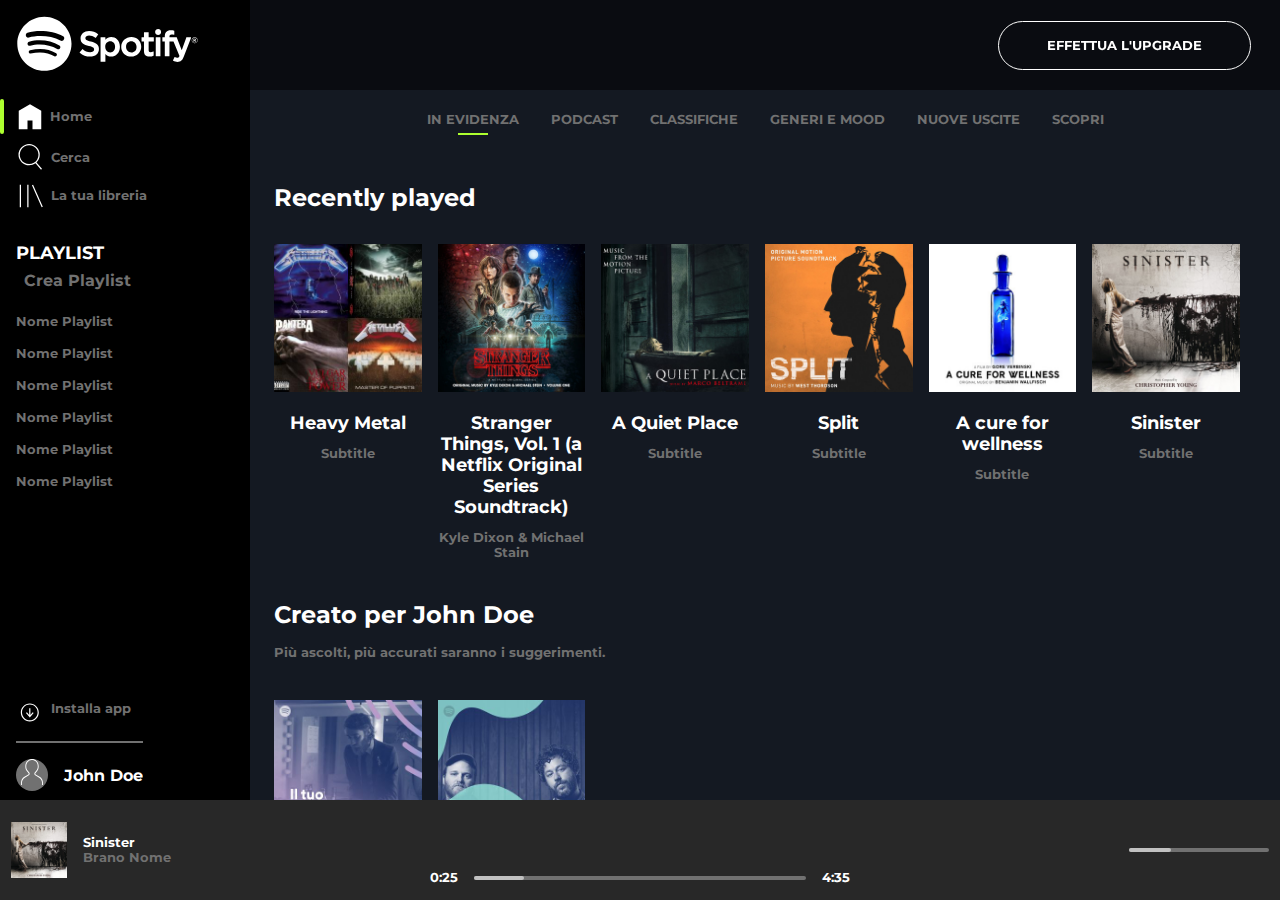
==== commit e30bc26f: "add mini-bar" ====
--- a/index.html
+++ b/index.html
@@ -21,15 +21,16 @@
                 <img src="img/logo.svg" alt="Logo" class="logo">
                 <img src="img/logo-small.svg" alt="Logo Small" class="logo-small">
                 <div class="d-flex flex-column align-start navigation">
-                    <div class="d-flex home align-center text-bold text-subtitle">
-                        <img src="img/home.svg" alt="HomePage" class="sub-logo">
+                    <div class="d-flex icons-aside align-center text-bold text-subtitle">
+                        <hr>
+                        <img src="img/home.svg" alt="HomePage" class="sub-logo home">
                         <span><a href="">Home</a></span>
                     </div>
-                    <div class="d-flex home align-center text-bold text-subtitle">
+                    <div class="d-flex icons-aside align-center text-bold text-subtitle">
                         <img src="img/search.svg" alt="Cerca" class="sub-logo">
                         <span><a href="">Cerca</a></span>
                     </div>
-                    <div class="d-flex home align-center text-bold text-subtitle">
+                    <div class="d-flex icons-aside align-center text-bold text-subtitle">
                         <img src="img/libreria.svg" alt="La Tua Libreria" class="sub-logo">
                         <span><a href="">La tua libreria</a></span>
                     </div>
@@ -82,7 +83,7 @@
 
                     <nav>
                         <ul class="d-flex text-up text-subtitle justify-center text-bold flex-row">
-                            <li><a href="#">In Evidenza</a></li>
+                            <li class="d-flex flex-column align-center"><a href="#">In Evidenza</a><hr></li>
                             <li><a href="#">Podcast</a></li>
                             <li><a href="#">Classifiche</a></li>
                             <li><a href="#">Generi e Mood</a></li>
--- a/css/style.css
+++ b/css/style.css
@@ -156,11 +156,22 @@
     height: 30px;
 }
 
+.icons-aside hr {
+    height: 35px;
+    margin-left: -1rem;
+    border-radius: 1rem;
+    border: 2px solid var(--lime-green);
+}
+
+.home {
+    padding-left: 0.7rem;
+}
+
 .navigation {
     padding-top: 1.5rem;
 }
 
-.home {
+.icons-aside {
     margin-bottom: 0.5rem;
 }
 
@@ -271,6 +282,12 @@
     padding: 0 1rem;
 }
 
+.inner-content hr {
+    margin-top: 0.4rem;
+    width: 30px;
+    border: 1px solid var(--lime-green);
+}
+
 /* ! CSS della Sezione Recently Played */
 .recently-played h2 {
     padding: 2rem 0;
@@ -374,7 +391,6 @@
 /* ! CSS del div della parte centrale, con il lettore musicale */
 .music-player {
     width: 33.33%;
-    position: relative;
 }
 
 .music-player .fa-circle-play {
@@ -399,6 +415,8 @@
     width: 100%;
     background-color: var(--text-grey);
     border-radius: 1rem;
+    position: relative;
+    cursor: pointer;
 }
 
 .bar {
@@ -406,7 +424,18 @@
     height: 4px;
     background-color: var(--gray-bar);
     border-radius: 1rem;
-    position: relative;
+    position: absolute;
+}
+
+.dot-play {
+    display: none;
+    background-color: var(--text-white);
+    padding: 6px;
+    border-radius: 50%;
+    position: absolute;
+    left: 14%;
+    bottom: -4px;
+    z-index: 4;
 }
 
 .first-min {
@@ -436,6 +465,7 @@
     background-color: var(--text-grey);
     border-radius: 1rem;
     position: relative;
+    cursor: pointer;
 }
 
 .volume-bar {
@@ -449,30 +479,21 @@
 .dot {
     display: none;
     background-color: var(--text-white);
-    padding: 5px;
+    padding: 6px;
     border-radius: 50%;
     position: absolute;
     left: 26%;
-    bottom: -3px;
+    bottom: -4px;
     z-index: 4;
 }
 
-.dot-play {
-    display: none;
-    background-color: var(--text-white);
-    padding: 5px;
-    border-radius: 50%;
-    position: absolute;
-    left: 19%;
-    bottom: 2.5px;
-    z-index: 4;
-}
-
-/* ! CSS degli Hover */
+/* ! ----------------------------- 
+--------CSS degli Hover ------- */
 
 /* ! CSS Hover del bottone nella Nav (Header) */
 header nav a:hover {
     transform: scale(1.1);
+    color: var(--lime-green);
 }
 
 /* ! CSS Hover delle liste nell' inner-content */
@@ -610,6 +631,14 @@
         padding: 0.5rem;
     }
 
+    .icons-aside hr {
+        display: none;
+    }
+
+    .home {
+        padding: 0;
+    }
+
     .logo {
         display: none;
     }
@@ -642,7 +671,7 @@
         display: none;
     }
 
-    hr {
+    .user hr {
         display: none;
     }
 
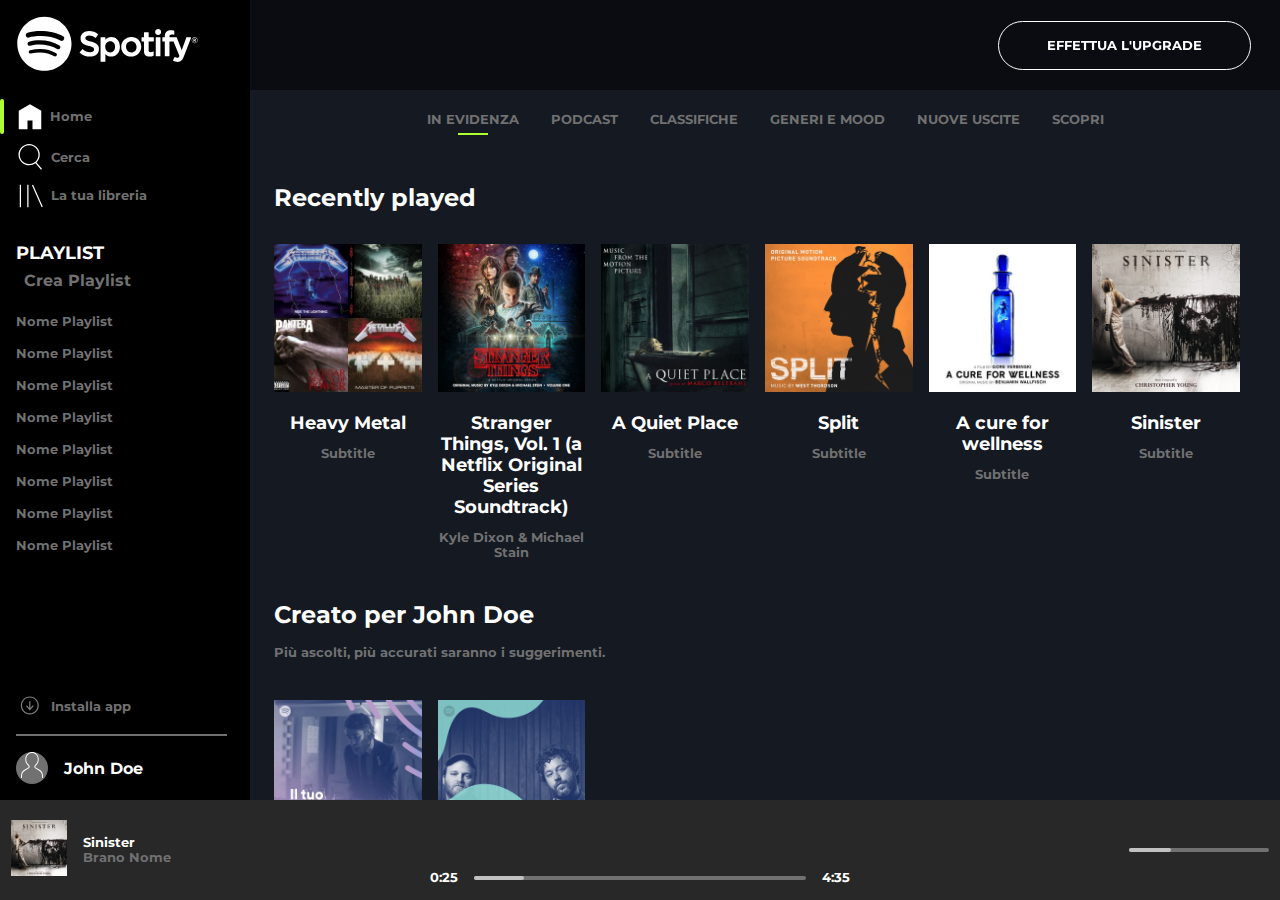
==== commit efb64fad: "fixed section user (aside)" ====
--- a/index.html
+++ b/index.html
@@ -17,8 +17,10 @@
 
         <div class="container">
             <!-- Barra Laterale -->
-            <aside>
-                <img src="img/logo.svg" alt="Logo" class="logo">
+            <aside class="d-flex flex-column">
+                <div>
+                    <img src="img/logo.svg" alt="Logo" class="logo">
+                </div>
                 <img src="img/logo-small.svg" alt="Logo Small" class="logo-small">
                 <div class="d-flex flex-column align-start navigation">
                     <div class="d-flex icons-aside align-center text-bold text-subtitle">
@@ -46,10 +48,12 @@
                     <div><a href="#">Nome Playlist</a></div>
                     <div><a href="#">Nome Playlist</a></div>
                     <div><a href="#">Nome Playlist</a></div>
+                    <div><a href="#">Nome Playlist</a></div>
+                    <div><a href="#">Nome Playlist</a></div>
                 </div>
     
                 <div class="user d-flex flex-column">
-                    <a href="#" class="d-flex installa">
+                    <a href="#" class="d-flex installa align-center">
                         <img src="img/download.svg" alt="Download" class="download">
                         <p class="text-subtitle text-bold">Installa app</p>
                     </a>
@@ -218,9 +222,9 @@
         <div class="playbar d-flex align-center">
             <div class="container-footer d-flex justify-between">
                 <div class="d-flex brano align-center">
-                    <img src="img/sinister.jpeg" alt="Sinister">
+                    <a href=""><img src="img/sinister.jpeg" alt="Sinister"></a> 
                     <div class="d-flex flex-column song">
-                        <span class="text-white text-subtitle text-bold">Sinister</span>
+                        <span class="text-white text-subtitle text-bold"><a href="" class="song-name text-white">Sinister</a></span>
                         <span class="text-subtitle text-bold"><a href="" class="song-name">Brano Nome</a></span>
                     </div>
                     <div class="d-flex align-center text-gray icons-brano text-card">
@@ -230,11 +234,11 @@
                 </div>
                 <div class="d-flex justify-center music-player flex-column">
                     <div class="text-white text-card align-center justify-center d-flex icon-player">
-                        <a href=""><i class="fa-solid fa-shuffle text-white"></i></a>
-                        <a href=""><i class="fa-solid fa-backward text-white"></i></a>
+                        <a href=""><i class="fa-solid fa-shuffle icons-gray"></i></a>
+                        <a href=""><i class="fa-solid fa-backward icons-gray"></i></a>
                         <a href=""><i class="fa-regular fa-circle-play text-white"></i></a>
-                        <a href=""><i class="fa-solid fa-forward text-white"></i></a>
-                        <a href=""><i class="fa-solid fa-rotate-right text-white"></i></a>
+                        <a href=""><i class="fa-solid fa-forward icons-gray"></i></a>
+                        <a href=""><i class="fa-solid fa-rotate-right icons-gray"></i></a>
                     </div>
                     <div class="d-flex align-center text-white text-bold text-subtitle container-play-bar">
                         <div class="first-min">0:25</div> 
@@ -250,9 +254,9 @@
 
                 <div class="d-flex align-center volume text-white justify-end">
                     <div class="icon-volume d-flex">
-                        <a href=""><i class="fa-solid fa-list-ul text-white"></i></a>
-                        <a href=""><i class="fa-solid fa-display text-white"></i></a>
-                        <a href=""><i class="fa-solid fa-volume-high text-white"></i></a>
+                        <a href=""><i class="fa-solid fa-list-ul icons-gray"></i></a>
+                        <a href=""><i class="fa-solid fa-display icons-gray"></i></a>
+                        <a href=""><i class="fa-solid fa-volume-high icons-gray"></i></a>
                     </div>
                     <div class="container-volume-bar">
                         <div class="dot"></div>
--- a/css/style.css
+++ b/css/style.css
@@ -22,17 +22,23 @@
     --text-grey: rgba(113, 113, 113, 1);
     --lime-green: rgba(173, 255, 47, 1);
     --gray-bar: #c1c1c1;
+    --icons: rgb(192, 192, 192);
     --subtitle: 0.8rem;
     --title: 1.5rem;
     --title-card: 1.1rem;
     --text-bold: bold;
 }
 
+html {
+    scroll-behavior: smooth;
+}
+
 
 /* ! CSS Globale */
 .wrapper {
     width: 100%;
     height: 100vh;
+    overflow: hidden;
 }
 
 .container {
@@ -46,7 +52,7 @@
 }
 
 .flex-column {
-    flex-flow: column wrap;
+    flex-flow: column;
 }
 
 .flex-row {
@@ -113,6 +119,10 @@
 
 .text-white {
     color: var(--text-white);
+}
+
+.icons-gray {
+    color: var(--icons);
 }
 
 .text-card {
@@ -135,21 +145,24 @@
 /* ! Barra Laterale */
 aside {
     width: 250px;
-    height: calc(100vh - 95px);
+    height: calc(100vh - 100px);
     background-color: var(--nero-100);
     z-index: 2000;
     padding-top: 1rem;
-    padding-right: 4rem;
     padding-left: 1rem;
 }
 
 .logo {
     height: 55px;
+    cursor: pointer;
+    transition: .4s;
 }
 
 .logo-small {
     height: 30px;
     display: none;
+    cursor: pointer;
+    transition: .4s;
 }
 
 .sub-logo {
@@ -198,16 +211,15 @@
 
 .list {
     width: 100%;
-    height: 60%;
+    min-height: 50px;
     padding-top: 1rem;
     line-height: 2rem;
     overflow-y: auto;
+    flex-grow: 3;
 }
 
 .user {
-    position: fixed;
-    bottom: 109px;
-    background-color: var(--nero-100);
+    padding-bottom: 1rem;
 }
 
 .user p {
@@ -220,10 +232,11 @@
 
 .download {
     height: 1.5rem;
+    filter: invert(50%);
 }
 
 hr {
-    width: auto;
+    width: 90%;
     border: 0.5px solid var(--text-grey);
 }
 
@@ -267,6 +280,7 @@
     border-radius: 2rem;
     border: 1px solid var(--text-white);
     text-align: center;
+    transition: 0.5s ease all;
 }
 
 /* ! CSS della Nav sopra le playlists */
@@ -373,6 +387,7 @@
 
 .playbar img {
     height: 3.5rem;
+    transition: 0.5s ease all;
 }
 
 .song {
@@ -396,6 +411,7 @@
 .music-player .fa-circle-play {
     font-size: 2rem;
     padding: 0 2rem;
+    transition: 0.5s ease all;
 }
 
 .music-player .fa-forward {
@@ -514,11 +530,23 @@
     color: var(--text-white);
 }
 
-.user a:hover {
-    color: var(--text-white);
+.logo:hover {
+    filter: grayscale(100%) brightness(80%) sepia(300%) hue-rotate(50deg) saturate(500%);
+}
+
+.installa a:hover {
+    color: var(--text-white);
+}
+
+.installa:hover .download {
+    filter: invert(0%);
 }
 
 /* ! CSS Hover dei vari elementi nel "Footer" */
+.playbar a:hover i {
+    color: var(--text-white);
+}
+
 .song-name:hover {
     text-decoration: underline;
     color: var(--text-white);
@@ -526,6 +554,10 @@
 
 .icons-brano a:hover {
     color: var(--text-white);
+}
+
+.playbar img:hover {
+    border-radius: 50%;
 }
 
 .music-player .fa-circle-play:hover {
@@ -570,6 +602,14 @@
         width: 33.33%;
     }
 
+    .song {
+        padding-left: 0.5rem;
+    }
+
+    .song span:last-of-type {
+        font-size: 0.6rem;
+    }
+
     .icons-brano {
         padding-left: 1.5rem;
     }
@@ -647,6 +687,10 @@
         display: block;
     }
 
+    .navigation {
+        flex-grow: 2;
+    }
+
     .navigation span {
         display: none;
     }
@@ -661,6 +705,7 @@
 
     .user {
         align-items: center;
+        padding-bottom: 0rem;
     }
 
     .user a {
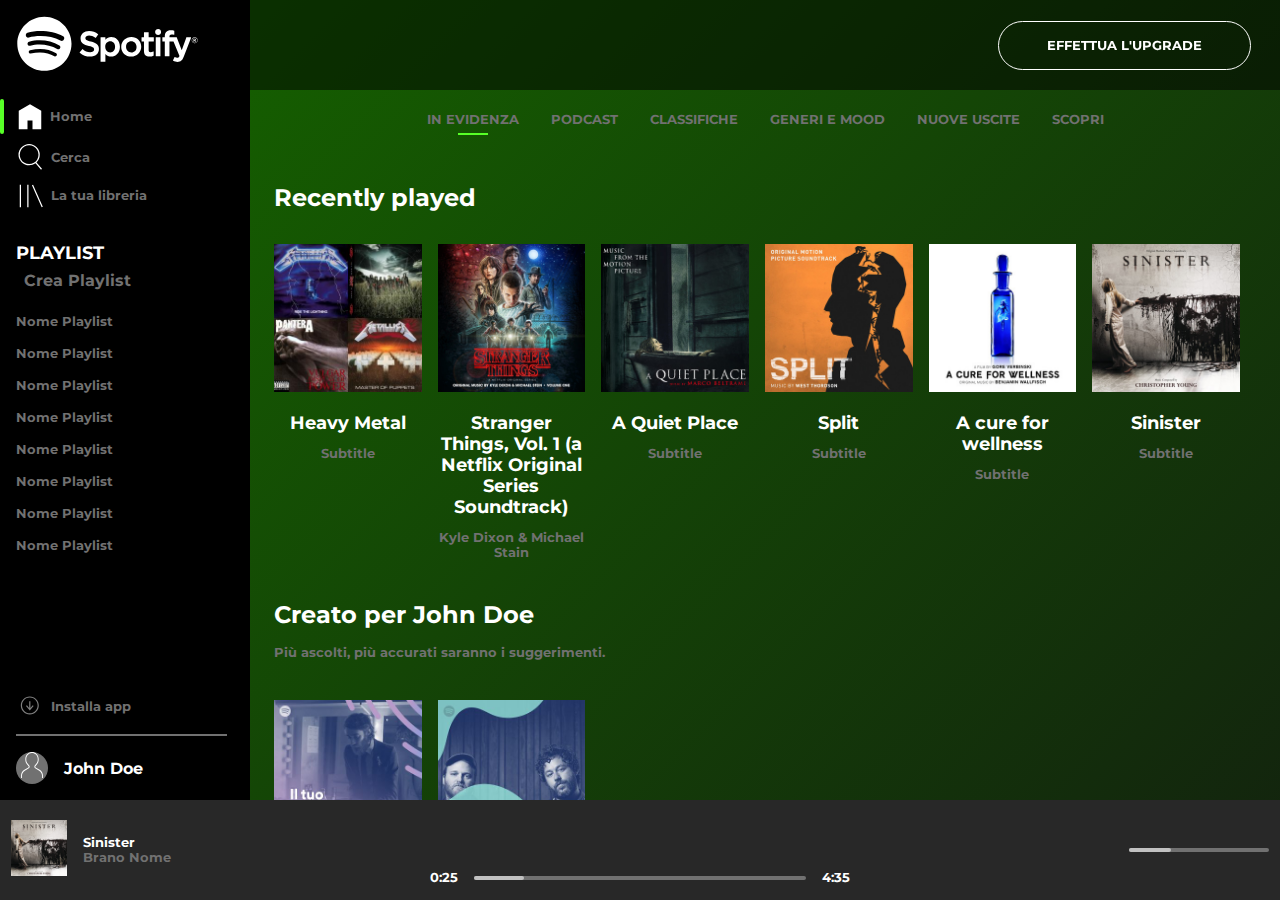
==== commit ae3eeda5: "Create Bonus page (Cerca)" ====
--- a/index.html
+++ b/index.html
@@ -30,7 +30,7 @@
                     </div>
                     <div class="d-flex icons-aside align-center text-bold text-subtitle">
                         <img src="img/search.svg" alt="Cerca" class="sub-logo">
-                        <span><a href="">Cerca</a></span>
+                        <span><a href="pages/search.html">Cerca</a></span>
                     </div>
                     <div class="d-flex icons-aside align-center text-bold text-subtitle">
                         <img src="img/libreria.svg" alt="La Tua Libreria" class="sub-logo">
--- a/css/style.css
+++ b/css/style.css
@@ -16,17 +16,45 @@
 :root {
     --nero-100: rgba(0, 0, 0, 1);
     --black-opacity: rgba(0, 0, 0, 0.5);
-    --deep-blue: rgba(20, 25, 34, 1);
+    --deep-blue: #121212;
     --dark-grey: rgba(40, 40, 40, 1);
     --text-white: rgba(255, 255, 255, 1);
     --text-grey: rgba(113, 113, 113, 1);
-    --lime-green: rgba(173, 255, 47, 1);
+    --lime-green: #57ff27;
     --gray-bar: #c1c1c1;
     --icons: rgb(192, 192, 192);
     --subtitle: 0.8rem;
     --title: 1.5rem;
     --title-card: 1.1rem;
     --text-bold: bold;
+    /* ! :root per la pagina Bonus (Cerca) */
+    --green-1: #27856a;
+    --blue-1: #1e3264;
+    --lilla-1: #8d67ab;
+    --rosa-1: #e8115b;
+    --lilla-2: #b49bc8;
+    --rosa-2: #f037a5;
+    --ocra: #ba5d07;
+    --light-blue: #9cf0e1;
+    --light-yellow: #d7f27d;
+    --rosso-bordeaux: #8c1932;
+    --rosa-3: #dc148c;
+    --green-2: #148a08;
+    --blue-2: #7358ff;
+    --gray-1: #777777;
+    --purple-1: #af2896;
+    --red-1: #eb1e32;
+    --blue-3: #477d95;
+    --blue-4: #0d73ec;
+    --light-blue-2: #509bf5;
+    --blue-5: #283ea3;
+    --light-ocra: #f59b23;
+    --dark-purple: #503750;
+    --blue-6: #2d46b9;
+    --orange: #ff4632;
+    --red-2: #e61e32;
+    --light-ocra-2: #ffc864;
+
 }
 
 html {
@@ -134,13 +162,50 @@
 .main-content {
     width: calc(100% - 250px);
     height: 100%;
-    background-color: var(--deep-blue);
 }
 
 .inner-content {
     height: 100%;
     overflow-y: auto;
-}
+    background: linear-gradient(-45deg, var(--deep-blue), #155f00, var(--deep-blue), #155f00);
+	background-size: 400% 400%;
+	animation: gradient 14s ease infinite;
+}
+
+@keyframes gradient {
+	0% {
+		background-position: 0% 50%;
+	}
+	50% {
+		background-position: 100% 50%;
+	}
+	100% {
+		background-position: 0% 50%;
+	}
+}
+
+/* ! Webkit per personalizzare la barra di scorrimento */
+::-webkit-scrollbar {
+    width: 15px;
+    height: 10px;
+    overflow: overlay
+  }
+
+  ::-webkit-scrollbar-track {
+    box-shadow: inset 0 0 20px black; 
+    background: rgb(83, 83, 83); 
+    border-radius: 10px;
+    overflow: overlay
+  }
+
+  ::-webkit-scrollbar-thumb {
+    background: var(--lime-green); 
+    border-radius: 10px;
+  }
+
+  ::-webkit-scrollbar-thumb:hover {
+    background: #57ff27; 
+  }
 
 /* ! Barra Laterale */
 aside {
@@ -326,7 +391,7 @@
 .container-playlist .fa-circle-play {
     display: none;
     position: absolute;
-    top: 50%;
+    top: 46%;
     left: 50%;
     transform: translate(-50%, -50%);
     color: var(--text-white);
@@ -522,7 +587,7 @@
 }
 
 .col:hover img {
-    filter: opacity(60%);
+    filter: opacity(80%);
 }
 
 /* ! CSS Hover dei vari elementi nella barra (Aside) */
@@ -562,6 +627,7 @@
 
 .music-player .fa-circle-play:hover {
     transform: scale(1.1);
+    color: var(--lime-green);
 }
 
 .play-bar:hover .bar {
@@ -749,4 +815,324 @@
         align-content: center;
     }
 
-}+}
+
+
+/* ! ------------------------------------------
+-----------------------------------------------
+----------------------------------------------- */
+
+/* ! CSS della pagina Search */
+
+#search .inner-content {
+    padding-top: 7rem;
+}
+
+.browse-all h2 {
+    padding: 2rem 0;
+}
+
+#search .card {
+    width: calc((100% - 8rem) / 8);
+    display: block;
+    margin-right: 1rem;
+    margin-bottom: 2rem;
+    position: relative;
+    cursor: pointer;
+    border-radius: 8px;
+    overflow: hidden;
+}
+
+#search .card:after{
+    content:"";
+    display:block;
+    padding-bottom:100%;
+}
+
+.card span {
+    position: absolute;
+    padding: 16px;
+    font-size: var(--title);
+    color: var(--text-white);
+    font-weight: 700;
+}
+
+.img-card {
+    width: 100px;
+    height: 100px;
+    position: absolute;
+    right: 0;
+    bottom: 0;
+    transform: rotate(25deg) translate(18%,-2%);
+}
+
+/* ! CSS dei colori delle varie card */
+.podcast {
+    background-color: var(--green-1);
+}
+
+.for-you {
+    background-color: var(--blue-1);
+}
+
+.classifiche {
+    background-color: var(--lilla-1);
+}
+
+.new-song {
+    background-color: var(--rosa-1);
+}
+
+.scopri {
+    background-color: var(--lilla-1);
+}
+
+.live-event {
+    background-color: var(--blue-1);
+}
+
+.summer {
+    background-color: var(--lilla-2);
+}
+
+.pop {
+    background-color: var(--rosa-2);
+}
+
+.hip-hop {
+    background-color: var(--ocra);
+}
+
+.mood {
+    background-color: var(--light-blue);
+}
+
+.gaming {
+    background-color: var(--rosa-1);
+}
+
+.indie {
+    background-color: var(--light-yellow);
+}
+
+.dance-elettronica {
+    background-color: var(--lilla-1);
+}
+
+.latina {
+    background-color: var(--rosa-2);
+}
+
+.autori {
+    background-color: var(--rosso-bordeaux);
+}
+
+.r-b {
+    background-color: var(--rosa-3);
+}
+
+.equal {
+    background-color: var(--green-2);
+}
+
+.rock {
+    background-color: var(--blue-2);
+}
+
+.allenamento {
+    background-color: var(--gray-1);
+}
+
+.radar {
+    background-color: var(--purple-1);
+}
+
+.relax {
+    background-color: var(--red-2);
+}
+
+.auto {
+    background-color: var(--blue-3);
+}
+
+.anni {
+    background-color: var(--ocra);
+}
+
+.pride {
+    background-color: var(--blue-4);
+}
+
+.family {
+    background-color: var(--lilla-1);
+}
+
+.benessere {
+    background-color: var(--light-blue-2);
+}
+
+.soul {
+    background-color: var(--rosa-2);
+}
+
+.alternative {
+    background-color: var(--blue-1);
+}
+
+.casa {
+    background-color: var(--lilla-2);
+}
+
+.dormire {
+    background-color: var(--blue-1);
+}
+
+.caraibi {
+    background-color: var(--blue-4);
+}
+
+.jazz {
+    background-color: var(--blue-5);
+}
+
+.sanremo {
+    background-color: var(--blue-5);
+}
+
+.folk {
+    background-color: var(--light-ocra);
+}
+
+.focus {
+    background-color: var(--dark-purple);
+}
+
+.strumentale {
+    background-color: var(--blue-3);
+}
+
+.party {
+    background-color: var(--blue-1);
+}
+
+.afro {
+    background-color: var(--purple-1);
+}
+
+.viaggi {
+    background-color: var(--blue-6);
+}
+
+.classica {
+    background-color: var(--lilla-1);
+}
+
+.lol {
+    background-color: var(--green-2);
+}
+
+.metal {
+    background-color: var(--gray-1);
+}
+
+.tastemaker {
+    background-color: var(--orange);
+}
+
+.funk {
+    background-color: var(--red-1);
+}
+
+.punk {
+    background-color: var(--light-ocra-2);
+}
+
+.ambient {
+    background-color: var(--blue-3);
+}
+
+.k-pop {
+    background-color: var(--green-2);
+}
+
+.blues {
+    background-color: var(--blue-1);
+}
+
+.country {
+    background-color: var(--orange);
+}
+
+.frequency {
+    background-color: var(--lilla-2);
+}
+
+.arabo {
+    background-color: var(--lilla-1);
+}
+
+/* ! Media Query della pagina Cerca */
+@media screen and (max-width: 1400px) {
+    #search .card {
+        width: calc((100% - 7rem) / 7);
+        margin-right: 1rem;
+        padding-bottom: 1rem;
+    } 
+}
+
+@media screen and (max-width: 1300px) {
+    
+    /* ! Sezione inner-content */
+    #search .card {
+        width: calc((100% - 6rem) / 6);
+        margin-right: 1rem;
+        padding-bottom: 1rem;
+    }   
+}
+
+@media screen and (max-width: 1100px) {
+    
+    /* ! Sezione inner-content */
+    #search .card {
+        width: calc((100% - 5rem) / 5);
+        margin-right: 1rem;
+        padding-bottom: 1rem;
+    }   
+}
+
+/* ! Tablet md */
+@media screen and (max-width: 992px) {
+    
+    /* ! Sezione inner-content */
+    #search .card {
+        width: calc((100% - 4rem) / 4);
+        margin-right: 1rem;
+        padding-bottom: 1rem;
+    }   
+}
+
+/* ! Tablet s */
+@media screen and (max-width: 768px) {
+
+    /* ! Sezione inner-content */
+    #search .card {
+        width: calc((100% - 2rem) / 2);
+        margin-right: 1rem;
+        padding-bottom: 1rem;
+    }
+}
+
+/* ! Tablet xs */
+@media screen and (max-width: 576px) {
+    /* ! Sezione inner-content */
+    .main-content {
+        width: auto;
+    }
+
+    #search .card {
+        width: calc((100% - 2rem) / 2);
+        margin-right: 1rem;
+        padding-bottom: 1rem;
+    }
+}
+
